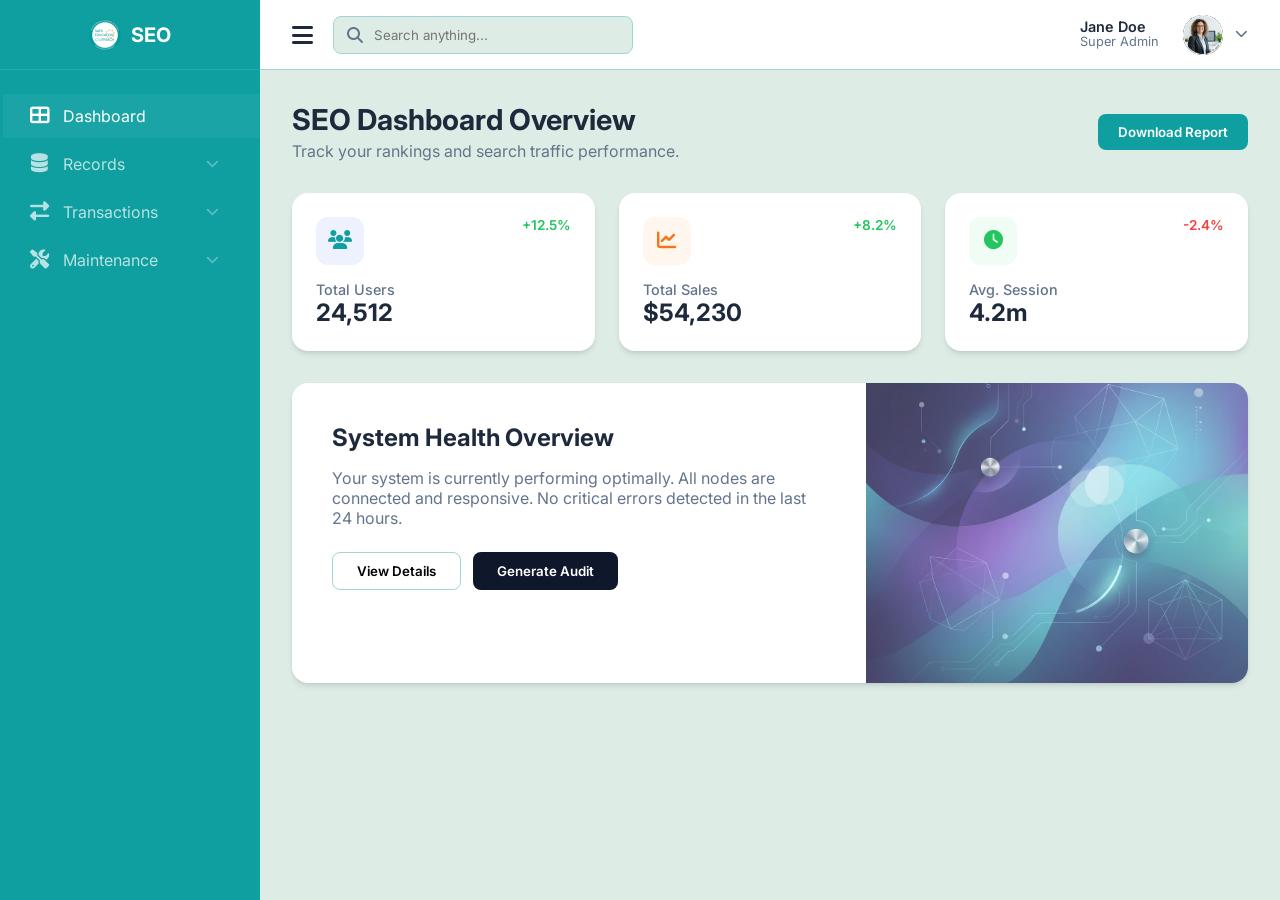
==== index.html @ 97e01e80 "UI design improvements" ====
<!DOCTYPE html>
<html lang="en">

<head>
  <meta charset="UTF-8">
  <meta name="viewport" content="width=device-width, initial-scale=1.0">
  <title>SEO Admin Panel</title>
  <!-- Fonts -->
  <link rel="preconnect" href="https://fonts.googleapis.com">
  <link rel="preconnect" href="https://fonts.gstatic.com" crossorigin>
  <link href="https://fonts.googleapis.com/css2?family=Inter:wght@400;500;600;700&display=swap" rel="stylesheet">
  <!-- Icons -->
  <link rel="stylesheet" href="https://cdnjs.cloudflare.com/ajax/libs/font-awesome/6.4.0/css/all.min.css">
  <!-- Custom Style -->
  <link rel="stylesheet" href="assets/css/style.css">
</head>

<body>

  <div class="app-container">
    <!-- Sidebar -->
    <aside class="sidebar" id="sidebar">
      <div class="sidebar-header" style="justify-content: center; gap: 10px;">
        <img src="assets/images/logo.png" alt="SEO Logo" style="height: 32px;">
        <span class="logo-text">SEO</span>
        <button class="close-sidebar" id="closeSidebar">
          <i class="fas fa-times"></i>
        </button>
      </div>

      <nav class="sidebar-nav">
        <div class="nav-item">
          <a href="#" class="nav-link active">
            <i class="fas fa-th-large"></i>
            <span class="nav-text">Dashboard</span>
          </a>
        </div>

        <div class="nav-item">
          <div class="nav-link" onclick="toggleSubmenu('records-sub')">
            <i class="fas fa-database"></i>
            <span class="nav-text">Records</span>
            <i class="fas fa-chevron-down ml-auto" style="font-size: 0.8rem; opacity: 0.5;"></i>
          </div>
          <div class="submenu" id="records-sub">
            <a href="#" class="submenu-link">User Records</a>
            <a href="#" class="submenu-link">System Logs</a>
          </div>
        </div>

        <div class="nav-item">
          <div class="nav-link" onclick="toggleSubmenu('trans-sub')">
            <i class="fas fa-exchange-alt"></i>
            <span class="nav-text">Transactions</span>
            <i class="fas fa-chevron-down ml-auto" style="font-size: 0.8rem; opacity: 0.5;"></i>
          </div>
          <div class="submenu" id="trans-sub">
            <a href="#" class="submenu-link">Recent Payments</a>
            <a href="#" class="submenu-link">Invoices</a>
          </div>
        </div>

        <div class="nav-item">
          <div class="nav-link" onclick="toggleSubmenu('maint-sub')">
            <i class="fas fa-tools"></i>
            <span class="nav-text">Maintenance</span>
            <i class="fas fa-chevron-down ml-auto" style="font-size: 0.8rem; opacity: 0.5;"></i>
          </div>
          <div class="submenu" id="maint-sub">
            <a href="#" class="submenu-link">Database Tools</a>
            <a href="#" class="submenu-link">Settings</a>
          </div>
        </div>
      </nav>
    </aside>

    <!-- Main Wrapper -->
    <div class="main-wrapper">
      <!-- Header -->
      <header class="header">
        <div class="header-left">
          <button class="toggle-btn" id="toggleBtn">
            <i class="fas fa-bars"></i>
          </button>
          <div class="search-bar">
            <i class="fas fa-search"></i>
            <input type="text" placeholder="Search anything...">
          </div>
        </div>

        <div class="header-right">
          <div class="user-menu-container">
            <div class="user-profile" id="userProfile">
              <div class="text-right d-none d-md-block" style="margin-right: 12px; font-size: 0.9rem;">
                <p style="font-weight: 600; line-height: 1;">Jane Doe</p>
                <p style="color: var(--text-muted); font-size: 0.8rem;">Super Admin</p>
              </div>
              <img src="assets/images/avatar.png" alt="Profile" class="user-img">
              <i class="fas fa-chevron-down profile-arrow"></i>
            </div>

            <div class="profile-dropdown" id="profileDropdown">
              <div class="dropdown-header">
                <p>Jane Doe</p>
                <span>jane.doe@example.com</span>
              </div>
              <div class="dropdown-divider"></div>
              <a href="#" class="dropdown-item">
                <i class="fas fa-user-cog"></i>
                <span>Profile Settings</span>
              </a>
              <a href="#" class="dropdown-item">
                <i class="fas fa-key"></i>
                <span>Change Password</span>
              </a>
              <div class="dropdown-divider"></div>
              <a href="#" class="dropdown-item logout-link">
                <i class="fas fa-sign-out-alt"></i>
                <span>Logout</span>
              </a>
            </div>
          </div>
        </div>
      </header>

      <!-- Content Area -->
      <main class="content">
        <div style="display: flex; justify-content: space-between; align-items: center; margin-bottom: 32px;">
          <div>
            <h1 style="font-size: 1.8rem; font-weight: 700; margin-bottom: 4px;">SEO Dashboard Overview</h1>
            <p style="color: var(--text-muted);">Track your rankings and search traffic performance.</p>
          </div>
          <button
            style="padding: 10px 20px; background: var(--primary); color: white; border: none; border-radius: 8px; font-weight: 600; cursor: pointer;">
            Download Report
          </button>
        </div>

        <!-- Stats Grid -->
        <div class="stats-grid">
          <div class="stat-card">
            <div style="display: flex; justify-content: space-between; margin-bottom: 16px;">
              <div
                style="width: 48px; height: 48px; background: #eef2ff; color: var(--primary); border-radius: 12px; display: flex; align-items: center; justify-content: center;">
                <i class="fas fa-users" style="font-size: 1.2rem;"></i>
              </div>
              <span style="color: #22c55e; font-weight: 600; font-size: 0.85rem;">+12.5%</span>
            </div>
            <h3 style="font-size: 0.9rem; color: var(--text-muted); font-weight: 500;">Total Users</h3>
            <p style="font-size: 1.5rem; font-weight: 700;">24,512</p>
          </div>

          <div class="stat-card">
            <div style="display: flex; justify-content: space-between; margin-bottom: 16px;">
              <div
                style="width: 48px; height: 48px; background: #fff7ed; color: #f97316; border-radius: 12px; display: flex; align-items: center; justify-content: center;">
                <i class="fas fa-chart-line" style="font-size: 1.2rem;"></i>
              </div>
              <span style="color: #22c55e; font-weight: 600; font-size: 0.85rem;">+8.2%</span>
            </div>
            <h3 style="font-size: 0.9rem; color: var(--text-muted); font-weight: 500;">Total Sales</h3>
            <p style="font-size: 1.5rem; font-weight: 700;">$54,230</p>
          </div>

          <div class="stat-card">
            <div style="display: flex; justify-content: space-between; margin-bottom: 16px;">
              <div
                style="width: 48px; height: 48px; background: #f0fdf4; color: #22c55e; border-radius: 12px; display: flex; align-items: center; justify-content: center;">
                <i class="fas fa-clock" style="font-size: 1.2rem;"></i>
              </div>
              <span style="color: #ef4444; font-weight: 600; font-size: 0.85rem;">-2.4%</span>
            </div>
            <h3 style="font-size: 0.9rem; color: var(--text-muted); font-weight: 500;">Avg. Session</h3>
            <p style="font-size: 1.5rem; font-weight: 700;">4.2m</p>
          </div>
        </div>

        <!-- Main Section -->
        <div
          style="background: var(--bg-card); border-radius: 16px; box-shadow: var(--shadow); padding: 0; overflow: hidden; position: relative; min-height: 300px;">
          <img src="assets/images/dash_bg.png" alt="Illustration"
            style="position: absolute; right: 0; top: 0; height: 100%; width: 40%; object-fit: cover; opacity: 0.8;">
          <div style="padding: 40px; position: relative; z-index: 10; width: 60%;">
            <h2 style="font-size: 1.5rem; font-weight: 700; margin-bottom: 16px;">System Health Overview</h2>
            <p style="color: var(--text-muted); margin-bottom: 24px;">Your system is currently performing optimally. All
              nodes are connected and responsive. No critical errors detected in the last 24 hours.</p>
            <div style="display: flex; gap: 12px;">
              <button
                style="padding: 10px 24px; border: 1.5px solid var(--border); border-radius: 8px; font-weight: 600; cursor: pointer; background: white;">View
                Details</button>
              <button
                style="padding: 10px 24px; background: #0f172a; color: white; border: none; border-radius: 8px; font-weight: 600; cursor: pointer;">Generate
                Audit</button>
            </div>
          </div>
        </div>
      </main>
    </div>
  </div>

  <!-- Scripts -->
  <script>
    const sidebar = document.getElementById('sidebar');
    const toggleBtn = document.getElementById('toggleBtn');
    const isMobile = () => window.innerWidth <= 1024;

    toggleBtn.addEventListener('click', () => {
      if (isMobile()) {
        sidebar.classList.add('mobile-open');
      } else {
        sidebar.classList.toggle('collapsed');
      }
    });

    const closeSidebar = document.getElementById('closeSidebar');
    closeSidebar.addEventListener('click', () => {
      sidebar.classList.remove('mobile-open');
    });

    function toggleSubmenu(id) {
      const submenu = document.getElementById(id);
      const parent = submenu.previousElementSibling;
      const icon = parent.querySelector('.fa-chevron-down');

      // Expand sidebar if it's collapsed
      if (sidebar.classList.contains('collapsed')) {
        sidebar.classList.remove('collapsed');
      }

      submenu.classList.toggle('open');

      if (submenu.classList.contains('open')) {
        icon.style.transform = 'rotate(180deg)';
        icon.style.transition = '0.3s';
      } else {
        icon.style.transform = 'rotate(0deg)';
      }
    }

    // Handle window resize
    window.addEventListener('resize', () => {
      if (!isMobile()) {
        sidebar.classList.remove('mobile-open');
      }
    });

    // Profile Dropdown Toggle
    const userProfile = document.getElementById('userProfile');
    const profileDropdown = document.getElementById('profileDropdown');

    userProfile.addEventListener('click', (e) => {
      e.stopPropagation();
      profileDropdown.classList.toggle('show');
    });

    // Close dropdown when clicking outside
    window.addEventListener('click', (e) => {
      if (!userProfile.contains(e.target) && !profileDropdown.contains(e.target)) {
        profileDropdown.classList.remove('show');
      }
    });
  </script>
</body>

</html>
---- assets/css/style.css ----
:root {
    --primary: #0f9fa0;
    /* Blue Chill */
    --primary-hover: #56babc;
    /* Fountain Blue */
    --secondary: #56babc;
    /* Fountain Blue */
    --bg-main: #ddede6;
    /* Harp */
    --bg-card: #ffffff;
    --sidebar-bg: #0f9fa0;
    /* Blue Chill */
    --sidebar-width: 260px;
    --sidebar-collapsed-width: 80px;
    --header-height: 70px;
    --transition: all 0.3s cubic-bezier(0.4, 0, 0.2, 1);
    --shadow: 0 4px 6px -1px rgb(0 0 0 / 0.1), 0 2px 4px -2px rgb(0 0 0 / 0.1);
    --shadow-lg: 0 10px 15px -3px rgb(0 0 0 / 0.1), 0 4px 6px -4px rgb(0 0 0 / 0.1);
    --text-main: #1e293b;
    --text-muted: #64748b;
    --border: #9fd6d3;
    /* Sinbad */
}

* {
    margin: 0;
    padding: 0;
    box-sizing: border-box;
    font-family: 'Inter', system-ui, -apple-system, sans-serif;
}

body {
    background-color: var(--bg-main);
    color: var(--text-main);
    overflow-x: hidden;
}

/* Layout */
.app-container {
    display: flex;
    min-height: 100vh;
}

/* Sidebar */
.sidebar {
    width: var(--sidebar-width);
    background: var(--sidebar-bg);
    color: white;
    height: 100vh;
    position: fixed;
    left: 0;
    top: 0;
    z-index: 1000;
    transition: var(--transition);
    display: flex;
    flex-direction: column;
    overflow-x: hidden;
}

.sidebar::-webkit-scrollbar {
    display: none;
}

.sidebar {
    -ms-overflow-style: none;
    scrollbar-width: none;
}

.sidebar.collapsed {
    width: var(--sidebar-collapsed-width);
}

.sidebar-header {
    height: var(--header-height);
    display: flex;
    align-items: center;
    padding: 0 24px;
    border-bottom: 1px solid rgba(255, 255, 255, 0.1);
    justify-content: space-between;
}

.close-sidebar {
    background: none;
    border: none;
    color: white;
    font-size: 1.5rem;
    cursor: pointer;
    display: none;
    align-items: center;
    justify-content: center;
}

.logo-text {
    font-size: 1.25rem;
    font-weight: 700;
    white-space: nowrap;
    opacity: 1;
    transition: var(--transition);
}

.sidebar.collapsed .logo-text {
    display: none;
}

.sidebar-nav {
    flex: 1;
    padding: 24px 0;
    overflow-y: auto;
}

.sidebar-nav::-webkit-scrollbar {
    display: none;
}

.sidebar-nav {
    -ms-overflow-style: none;
    scrollbar-width: none;
}

.nav-item {
    margin-bottom: 4px;
}

.nav-link {
    display: flex;
    align-items: center;
    padding: 12px 24px;
    color: rgba(255, 255, 255, 0.7);
    text-decoration: none;
    transition: var(--transition);
    border-left: 3px solid transparent;
    cursor: pointer;
}

.nav-link:hover,
.nav-link.active {
    background: rgba(255, 255, 255, 0.05);
    color: white;
    border-left-color: var(--primary);
}

.nav-link i {
    width: 24px;
    font-size: 1.2rem;
    margin-right: 12px;
    display: flex;
    justify-content: center;
}

.nav-text {
    flex: 1;
    white-space: nowrap;
    transition: var(--transition);
}

.sidebar.collapsed .nav-text {
    opacity: 0;
    pointer-events: none;
}

/* Submenu */
.submenu {
    max-height: 0;
    overflow: hidden;
    transition: max-height 0.4s ease-out;
    background: rgba(0, 0, 0, 0.1);
}

.submenu.open {
    max-height: 200px;
    /* Adjust as needed */
}

.submenu-link {
    padding: 10px 24px 10px 60px;
    display: block;
    color: rgba(255, 255, 255, 0.5);
    text-decoration: none;
    font-size: 0.9rem;
    transition: var(--transition);
}

.submenu-link:hover {
    color: white;
}

.sidebar.collapsed .submenu {
    max-height: 0;
    overflow: hidden;
}

.sidebar.collapsed .sidebar-header {
    padding: 0;
    justify-content: center;
}

.sidebar.collapsed .sidebar-header img {
    margin: 0;
}

/* Main Content Area */
.main-wrapper {
    flex: 1;
    margin-left: var(--sidebar-width);
    transition: var(--transition);
    display: flex;
    flex-direction: column;
}

.sidebar.collapsed+.main-wrapper {
    margin-left: var(--sidebar-collapsed-width);
}

/* Header */
.header {
    height: var(--header-height);
    background: var(--bg-card);
    display: flex;
    align-items: center;
    justify-content: space-between;
    padding: 0 32px;
    border-bottom: 1px solid var(--border);
    position: sticky;
    top: 0;
    z-index: 900;
}

.header-left {
    display: flex;
    align-items: center;
    gap: 20px;
}

.toggle-btn {
    background: none;
    border: none;
    color: var(--text-main);
    font-size: 1.5rem;
    cursor: pointer;
    display: flex;
    align-items: center;
    justify-content: center;
}

.search-bar {
    position: relative;
    width: 300px;
}

.search-bar input {
    width: 100%;
    padding: 10px 16px 10px 40px;
    border-radius: 8px;
    border: 1px solid var(--border);
    background: var(--bg-main);
}

.search-bar i {
    position: absolute;
    left: 14px;
    top: 50%;
    transform: translateY(-50%);
    color: var(--text-muted);
}

.header-right {
    display: flex;
    align-items: center;
    gap: 24px;
}

.user-profile {
    display: flex;
    align-items: center;
    gap: 12px;
    cursor: pointer;
}

.user-img {
    width: 40px;
    height: 40px;
    border-radius: 50%;
    object-fit: cover;
}

.profile-arrow {
    font-size: 0.8rem;
    color: var(--text-muted);
    transition: var(--transition);
}

.user-profile:hover .profile-arrow {
    color: var(--primary);
}

/* User Menu Dropdown */
.user-menu-container {
    position: relative;
}

.profile-dropdown {
    position: absolute;
    top: calc(100% + 10px);
    right: 0;
    width: 240px;
    background: var(--bg-card);
    border-radius: 12px;
    box-shadow: var(--shadow-lg);
    border: 1px solid var(--border);
    padding: 8px 0;
    opacity: 0;
    visibility: hidden;
    transform: translateY(10px);
    transition: var(--transition);
    z-index: 1000;
}

.profile-dropdown.show {
    opacity: 1;
    visibility: visible;
    transform: translateY(0);
}

.dropdown-header {
    padding: 12px 20px;
}

.dropdown-header p {
    font-weight: 600;
    color: var(--text-main);
    font-size: 0.95rem;
    margin-bottom: 2px;
}

.dropdown-header span {
    font-size: 0.8rem;
    color: var(--text-muted);
}

.dropdown-divider {
    height: 1px;
    background: var(--border);
    margin: 8px 0;
    opacity: 0.5;
}

.dropdown-item {
    display: flex;
    align-items: center;
    gap: 12px;
    padding: 10px 20px;
    text-decoration: none;
    color: var(--text-main);
    font-size: 0.9rem;
    transition: background 0.2s ease;
}

.dropdown-item:hover {
    background: var(--bg-main);
    color: var(--primary);
}

.dropdown-item i {
    width: 18px;
    font-size: 1rem;
    color: var(--text-muted);
}

.dropdown-item:hover i {
    color: var(--primary);
}

.logout-link:hover {
    background: #fef2f2;
    color: #ef4444;
}

.logout-link:hover i {
    color: #ef4444;
}

/* Main Content */
.content {
    padding: 32px;
    flex: 1;
}

/* Stats Cards */
.stats-grid {
    display: grid;
    grid-template-columns: repeat(auto-fit, minmax(240px, 1fr));
    gap: 24px;
    margin-bottom: 32px;
}

.stat-card {
    background: var(--bg-card);
    padding: 24px;
    border-radius: 16px;
    box-shadow: var(--shadow);
    transition: transform 0.3s ease;
}

.stat-card:hover {
    transform: translateY(-5px);
}

/* Responsive */
@media (max-width: 1024px) {
    .sidebar {
        left: -100%;
    }

    .sidebar.mobile-open {
        left: 0;
    }

    .main-wrapper {
        margin-left: 0 !important;
    }

    .search-bar {
        display: none;
    }

    .close-sidebar {
        display: flex;
    }
}
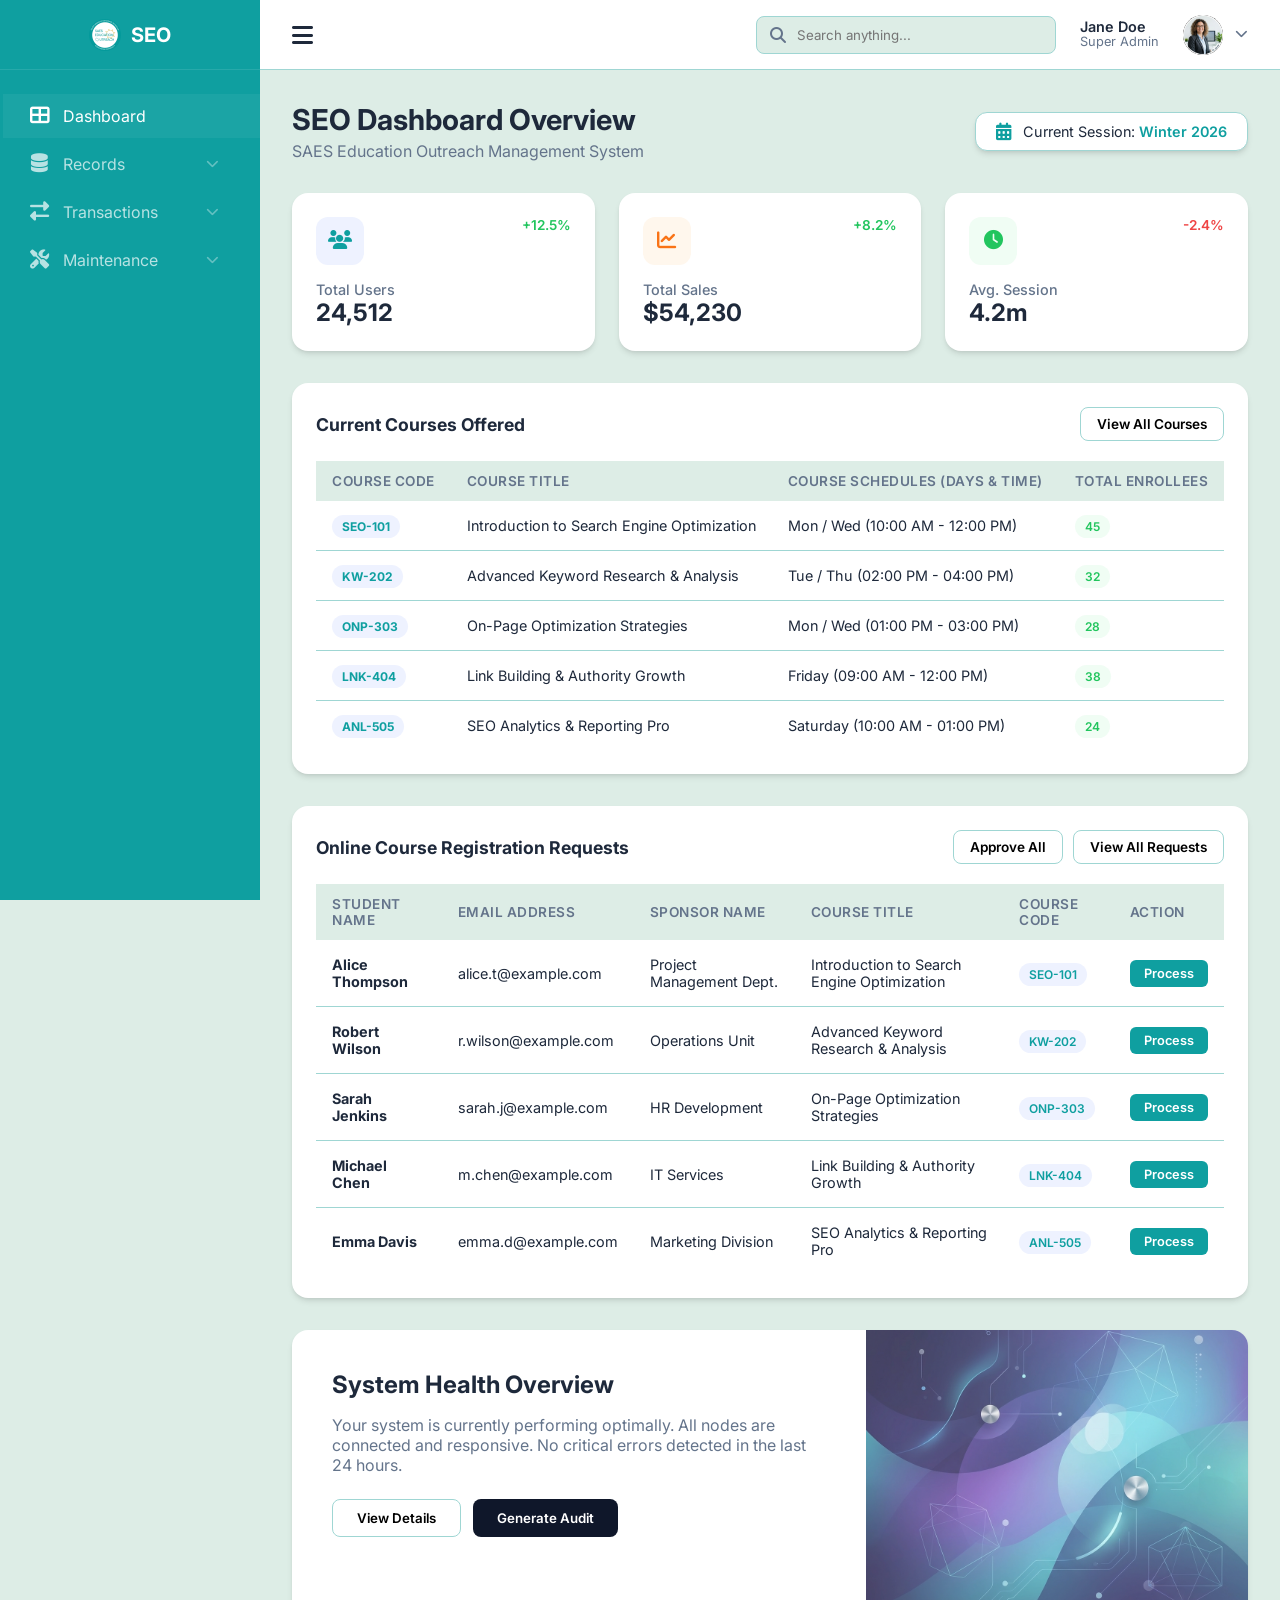
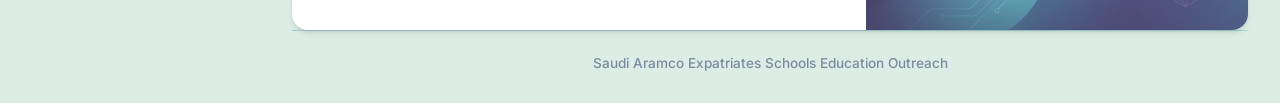
==== commit 00089851: "Commit all files" ====
--- a/index.html
+++ b/index.html
@@ -11,6 +11,7 @@
   <link href="https://fonts.googleapis.com/css2?family=Inter:wght@400;500;600;700&display=swap" rel="stylesheet">
   <!-- Icons -->
   <link rel="stylesheet" href="https://cdnjs.cloudflare.com/ajax/libs/font-awesome/6.4.0/css/all.min.css">
+  <link rel="icon" type="image/x-icon" href="assets/images/favicon.ico">
   <!-- Custom Style -->
   <link rel="stylesheet" href="assets/css/style.css">
 </head>
@@ -43,6 +44,7 @@
             <i class="fas fa-chevron-down ml-auto" style="font-size: 0.8rem; opacity: 0.5;"></i>
           </div>
           <div class="submenu" id="records-sub">
+            <a href="records.html" class="submenu-link">Registration List</a>
             <a href="#" class="submenu-link">User Records</a>
             <a href="#" class="submenu-link">System Logs</a>
           </div>
@@ -55,6 +57,7 @@
             <i class="fas fa-chevron-down ml-auto" style="font-size: 0.8rem; opacity: 0.5;"></i>
           </div>
           <div class="submenu" id="trans-sub">
+            <a href="registration.html" class="submenu-link">Course Registration</a>
             <a href="#" class="submenu-link">Recent Payments</a>
             <a href="#" class="submenu-link">Invoices</a>
           </div>
@@ -67,8 +70,11 @@
             <i class="fas fa-chevron-down ml-auto" style="font-size: 0.8rem; opacity: 0.5;"></i>
           </div>
           <div class="submenu" id="maint-sub">
-            <a href="#" class="submenu-link">Database Tools</a>
-            <a href="#" class="submenu-link">Settings</a>
+            <a href="courses.html" class="submenu-link">Course Management</a>
+            <a href="instructors.html" class="submenu-link">Instructors</a>
+            <a href="sponsors.html" class="submenu-link">Sponsors</a>
+            <a href="sessions.html" class="submenu-link">Sessions</a>
+            <a href="locations.html" class="submenu-link">Locations</a>
           </div>
         </div>
       </nav>
@@ -82,13 +88,13 @@
           <button class="toggle-btn" id="toggleBtn">
             <i class="fas fa-bars"></i>
           </button>
+        </div>
+
+        <div class="header-right">
           <div class="search-bar">
             <i class="fas fa-search"></i>
             <input type="text" placeholder="Search anything...">
           </div>
-        </div>
-
-        <div class="header-right">
           <div class="user-menu-container">
             <div class="user-profile" id="userProfile">
               <div class="text-right d-none d-md-block" style="margin-right: 12px; font-size: 0.9rem;">
@@ -128,12 +134,12 @@
         <div style="display: flex; justify-content: space-between; align-items: center; margin-bottom: 32px;">
           <div>
             <h1 style="font-size: 1.8rem; font-weight: 700; margin-bottom: 4px;">SEO Dashboard Overview</h1>
-            <p style="color: var(--text-muted);">Track your rankings and search traffic performance.</p>
-          </div>
-          <button
-            style="padding: 10px 20px; background: var(--primary); color: white; border: none; border-radius: 8px; font-weight: 600; cursor: pointer;">
-            Download Report
-          </button>
+            <p style="color: var(--text-muted);">SAES Education Outreach Management System</p>
+          </div>
+          <div class="session-badge">
+            <i class="fas fa-calendar-alt"></i>
+            <span>Current Session: <strong>Winter 2026</strong></span>
+          </div>
         </div>
 
         <!-- Stats Grid -->
@@ -172,6 +178,125 @@
             </div>
             <h3 style="font-size: 0.9rem; color: var(--text-muted); font-weight: 500;">Avg. Session</h3>
             <p style="font-size: 1.5rem; font-weight: 700;">4.2m</p>
+          </div>
+        </div>
+
+        <!-- Courses Table -->
+        <div class="card-section">
+          <div class="card-header">
+            <h2 class="card-title">Current Courses Offered</h2>
+            <button class="btn-outline">View All Courses</button>
+          </div>
+          <div class="table-responsive">
+            <table class="data-table">
+              <thead>
+                <tr>
+                  <th>Course Code</th>
+                  <th>Course Title</th>
+                  <th>Course Schedules (Days & Time)</th>
+                  <th>Total Enrollees</th>
+                </tr>
+              </thead>
+              <tbody>
+                <tr>
+                  <td><span class="badge code text-bold">SEO-101</span></td>
+                  <td>Introduction to Search Engine Optimization</td>
+                  <td>Mon / Wed (10:00 AM - 12:00 PM)</td>
+                  <td><span class="badge enrollees">45</span></td>
+                </tr>
+                <tr>
+                  <td><span class="badge code text-bold">KW-202</span></td>
+                  <td>Advanced Keyword Research & Analysis</td>
+                  <td>Tue / Thu (02:00 PM - 04:00 PM)</td>
+                  <td><span class="badge enrollees">32</span></td>
+                </tr>
+                <tr>
+                  <td><span class="badge code text-bold">ONP-303</span></td>
+                  <td>On-Page Optimization Strategies</td>
+                  <td>Mon / Wed (01:00 PM - 03:00 PM)</td>
+                  <td><span class="badge enrollees">28</span></td>
+                </tr>
+                <tr>
+                  <td><span class="badge code text-bold">LNK-404</span></td>
+                  <td>Link Building & Authority Growth</td>
+                  <td>Friday (09:00 AM - 12:00 PM)</td>
+                  <td><span class="badge enrollees">38</span></td>
+                </tr>
+                <tr>
+                  <td><span class="badge code text-bold">ANL-505</span></td>
+                  <td>SEO Analytics & Reporting Pro</td>
+                  <td>Saturday (10:00 AM - 01:00 PM)</td>
+                  <td><span class="badge enrollees">24</span></td>
+                </tr>
+              </tbody>
+            </table>
+          </div>
+        </div>
+
+        <!-- Registration Requests Table -->
+        <div class="card-section">
+          <div class="card-header">
+            <h2 class="card-title">Online Course Registration Requests</h2>
+            <div style="display: flex; gap: 10px;">
+              <button class="btn-outline">Approve All</button>
+              <button class="btn-outline">View All Requests</button>
+            </div>
+          </div>
+          <div class="table-responsive">
+            <table class="data-table">
+              <thead>
+                <tr>
+                  <th>Student Name</th>
+                  <th>Email Address</th>
+                  <th>Sponsor Name</th>
+                  <th>Course Title</th>
+                  <th>Course Code</th>
+                  <th>Action</th>
+                </tr>
+              </thead>
+              <tbody>
+                <tr>
+                  <td class="text-bold">Alice Thompson</td>
+                  <td>alice.t@example.com</td>
+                  <td>Project Management Dept.</td>
+                  <td>Introduction to Search Engine Optimization</td>
+                  <td><span class="badge code">SEO-101</span></td>
+                  <td><button class="btn-process">Process</button></td>
+                </tr>
+                <tr>
+                  <td class="text-bold">Robert Wilson</td>
+                  <td>r.wilson@example.com</td>
+                  <td>Operations Unit</td>
+                  <td>Advanced Keyword Research & Analysis</td>
+                  <td><span class="badge code">KW-202</span></td>
+                  <td><button class="btn-process">Process</button></td>
+                </tr>
+                <tr>
+                  <td class="text-bold">Sarah Jenkins</td>
+                  <td>sarah.j@example.com</td>
+                  <td>HR Development</td>
+                  <td>On-Page Optimization Strategies</td>
+                  <td><span class="badge code">ONP-303</span></td>
+                  <td><button class="btn-process">Process</button></td>
+                </tr>
+                <tr>
+                  <td class="text-bold">Michael Chen</td>
+                  <td>m.chen@example.com</td>
+                  <td>IT Services</td>
+                  <td>Link Building & Authority Growth</td>
+                  <td><span class="badge code">LNK-404</span></td>
+                  <td><button class="btn-process">Process</button></td>
+                </tr>
+                <tr>
+                  <td class="text-bold">Emma Davis</td>
+                  <td>emma.d@example.com</td>
+                  <td>Marketing Division</td>
+                  <td>SEO Analytics & Reporting Pro</td>
+                  <td><span class="badge code">ANL-505</span></td>
+                  <td><button class="btn-process">Process</button></td>
+                </tr>
+              </tbody>
+            </table>
           </div>
         </div>
 
@@ -194,9 +319,17 @@
             </div>
           </div>
         </div>
+
+        <footer class="app-footer">
+          <p>Saudi Aramco Expatriates Schools Education Outreach</p>
+        </footer>
       </main>
     </div>
   </div>
+
+  <button id="backToTop" class="back-to-top" title="Go to top">
+    <i class="fas fa-chevron-up"></i>
+  </button>
 
   <!-- Scripts -->
   <script>
@@ -259,6 +392,24 @@
         profileDropdown.classList.remove('show');
       }
     });
+
+    // Go to Top Button Logic
+    const backToTop = document.getElementById('backToTop');
+
+    window.addEventListener('scroll', () => {
+      if (window.scrollY > 300) {
+        backToTop.classList.add('show');
+      } else {
+        backToTop.classList.remove('show');
+      }
+    });
+
+    backToTop.addEventListener('click', () => {
+      window.scrollTo({
+        top: 0,
+        behavior: 'smooth'
+      });
+    });
   </script>
 </body>
 
--- a/assets/css/style.css
+++ b/assets/css/style.css
@@ -13,6 +13,7 @@
     --sidebar-width: 260px;
     --sidebar-collapsed-width: 80px;
     --header-height: 70px;
+    --footer-height: 60px;
     --transition: all 0.3s cubic-bezier(0.4, 0, 0.2, 1);
     --shadow: 0 4px 6px -1px rgb(0 0 0 / 0.1), 0 2px 4px -2px rgb(0 0 0 / 0.1);
     --shadow-lg: 0 10px 15px -3px rgb(0 0 0 / 0.1), 0 4px 6px -4px rgb(0 0 0 / 0.1);
@@ -383,6 +384,199 @@
 .content {
     padding: 32px;
     flex: 1;
+    display: flex;
+    flex-direction: column;
+}
+
+.app-footer {
+    margin-top: auto;
+    padding: 24px 0 0 0;
+    border-top: 1px solid var(--border);
+    display: flex;
+    justify-content: center;
+    align-items: center;
+}
+
+.app-footer p {
+    color: var(--text-muted);
+    font-size: 0.85rem;
+    font-weight: 500;
+    opacity: 0.8;
+}
+
+/* Session Badge */
+.session-badge {
+    display: flex;
+    align-items: center;
+    gap: 12px;
+    padding: 10px 20px;
+    background: var(--bg-card);
+    border: 1px solid var(--border);
+    border-radius: 12px;
+    box-shadow: var(--shadow);
+    color: var(--text-main);
+    font-size: 0.9rem;
+}
+
+.session-badge i {
+    color: var(--primary);
+    font-size: 1.1rem;
+}
+
+.session-badge strong {
+    color: var(--primary);
+    font-weight: 600;
+}
+
+/* Card Section & Tables */
+.card-section {
+    background: var(--bg-card);
+    border-radius: 16px;
+    box-shadow: var(--shadow);
+    padding: 24px;
+    margin-bottom: 32px;
+}
+
+.card-header {
+    display: flex;
+    justify-content: space-between;
+    align-items: center;
+    margin-bottom: 20px;
+}
+
+.card-title {
+    font-size: 1.1rem;
+    font-weight: 700;
+    color: var(--text-main);
+}
+
+.table-responsive {
+    overflow-x: auto;
+}
+
+.data-table {
+    width: 100%;
+    border-collapse: collapse;
+    text-align: left;
+}
+
+.data-table th {
+    padding: 12px 16px;
+    background: var(--bg-main);
+    color: var(--text-muted);
+    font-size: 0.85rem;
+    font-weight: 600;
+    text-transform: uppercase;
+    letter-spacing: 0.5px;
+}
+
+.data-table td {
+    padding: 16px;
+    border-bottom: 1px solid var(--border);
+    font-size: 0.9rem;
+    color: var(--text-main);
+}
+
+.data-table tr:last-child td {
+    border-bottom: none;
+}
+
+.data-table tr:hover {
+    background: rgba(15, 159, 160, 0.05);
+    /* Transition to primary light */
+}
+
+/* Badges & Buttons */
+.badge {
+    padding: 4px 10px;
+    border-radius: 20px;
+    font-size: 0.75rem;
+    font-weight: 600;
+}
+
+.badge.code {
+    background: #eef2ff;
+    color: var(--primary);
+}
+
+.badge.enrollees {
+    background: #f0fdf4;
+    color: #22c55e;
+}
+
+.text-bold {
+    font-weight: 700;
+}
+
+.btn-outline {
+    padding: 8px 16px;
+    background: transparent;
+    border: 1px solid var(--border);
+    border-radius: 8px;
+    font-size: 0.85rem;
+    font-weight: 600;
+    cursor: pointer;
+    transition: var(--transition);
+}
+
+.btn-outline:hover {
+    background: var(--primary);
+    color: white;
+    border-color: var(--primary);
+}
+
+.btn-process {
+    padding: 6px 14px;
+    background: var(--primary);
+    color: white;
+    border: none;
+    border-radius: 6px;
+    font-size: 0.8rem;
+    font-weight: 600;
+    cursor: pointer;
+    transition: var(--transition);
+}
+
+.btn-process:hover {
+    background: var(--primary-hover);
+    transform: translateY(-1px);
+    box-shadow: 0 2px 4px rgba(0, 0, 0, 0.1);
+}
+
+/* Back to Top Button */
+.back-to-top {
+    position: fixed;
+    bottom: 30px;
+    right: 30px;
+    width: 45px;
+    height: 45px;
+    background: var(--primary);
+    color: white;
+    border: none;
+    border-radius: 50%;
+    display: flex;
+    align-items: center;
+    justify-content: center;
+    font-size: 1.1rem;
+    cursor: pointer;
+    box-shadow: var(--shadow-lg);
+    opacity: 0;
+    visibility: hidden;
+    transform: translateY(10px);
+    transition: var(--transition);
+    z-index: 1000;
+}
+
+.back-to-top.show {
+    opacity: 1;
+    visibility: visible;
+    transform: translateY(0);
+}
+
+.back-to-top:hover {
+    background: var(--primary-hover);
+    transform: translateY(-5px);
+    box-shadow: 0 15px 20px -5px rgba(15, 159, 160, 0.3);
 }
 
 /* Stats Cards */
@@ -405,6 +599,424 @@
     transform: translateY(-5px);
 }
 
+/* Login Page */
+.login-page {
+    background: var(--bg-main);
+    display: flex;
+    align-items: center;
+    justify-content: center;
+    min-height: 100vh;
+    padding: 20px;
+}
+
+.login-container {
+    width: 100%;
+    max-width: 420px;
+}
+
+.login-card {
+    background: var(--bg-card);
+    border-radius: 20px;
+    box-shadow: var(--shadow-lg);
+    padding: 40px;
+    border: 1px solid var(--border);
+}
+
+.login-header {
+    text-align: center;
+    margin-bottom: 32px;
+}
+
+.login-logo {
+    height: 48px;
+    margin-bottom: 16px;
+}
+
+.login-title {
+    font-size: 1.25rem;
+    font-weight: 700;
+    color: var(--text-main);
+    margin-bottom: 4px;
+}
+
+.login-subtitle {
+    font-size: 0.9rem;
+    color: var(--text-muted);
+}
+
+.form-group {
+    margin-bottom: 24px;
+}
+
+.form-group label {
+    display: block;
+    font-size: 0.85rem;
+    font-weight: 600;
+    color: var(--text-main);
+    margin-bottom: 8px;
+}
+
+.input-wrapper {
+    position: relative;
+    display: flex;
+    align-items: center;
+}
+
+.input-wrapper i:first-child {
+    position: absolute;
+    left: 14px;
+    color: var(--text-muted);
+    font-size: 1rem;
+}
+
+.input-wrapper input {
+    width: 100%;
+    padding: 12px 42px 12px 42px;
+    /* Balanced padding for icons */
+    border-radius: 10px;
+    border: 1px solid var(--border);
+    background: var(--bg-main);
+    font-size: 0.9rem;
+    transition: var(--transition);
+}
+
+.input-wrapper input:focus {
+    outline: none;
+    border-color: var(--primary);
+    background: white;
+    box-shadow: 0 0 0 3px rgba(15, 159, 160, 0.1);
+}
+
+.password-toggle {
+    position: absolute;
+    right: 14px;
+    top: 50%;
+    transform: translateY(-50%);
+    background: none;
+    border: none;
+    color: var(--text-muted);
+    cursor: pointer;
+    font-size: 1rem;
+    padding: 0;
+    display: flex;
+    align-items: center;
+    justify-content: center;
+    transition: var(--transition);
+    height: 100%;
+    /* Ensure it's vertically clickable */
+    width: 32px;
+}
+
+.password-toggle:hover {
+    color: var(--primary);
+}
+
+.forgot-link {
+    font-size: 0.8rem;
+    color: var(--primary);
+    text-decoration: none;
+    font-weight: 500;
+    transition: var(--transition);
+}
+
+.forgot-link:hover {
+    color: var(--primary-hover);
+    text-decoration: underline;
+}
+
+.login-btn {
+    width: 100%;
+    padding: 14px;
+    background: var(--primary);
+    color: white;
+    border: none;
+    border-radius: 10px;
+    font-size: 1rem;
+    font-weight: 600;
+    cursor: pointer;
+    display: flex;
+    align-items: center;
+    justify-content: center;
+    gap: 10px;
+    transition: var(--transition);
+    margin-top: 8px;
+}
+
+.login-btn:hover {
+    background: var(--primary-hover);
+    transform: translateY(-1px);
+    box-shadow: 0 4px 12px rgba(15, 159, 160, 0.2);
+}
+
+.login-btn i {
+    font-size: 0.9rem;
+}
+
+.login-footer {
+    margin-top: 32px;
+    text-align: center;
+}
+
+.login-footer p {
+    font-size: 0.8rem;
+    color: var(--text-muted);
+}
+
+/* Registration Page Styles */
+.registration-page {
+    background: var(--bg-main);
+    display: flex;
+    align-items: center;
+    justify-content: center;
+    min-height: 100vh;
+    padding: 40px 20px;
+}
+
+.registration-container {
+    width: 100%;
+    max-width: 850px;
+}
+
+.registration-card {
+    background: var(--bg-card);
+    border-radius: 20px;
+    box-shadow: var(--shadow-lg);
+    padding: 48px;
+    border: 1px solid var(--border);
+}
+
+.registration-header {
+    text-align: center;
+    margin-bottom: 40px;
+}
+
+.registration-title {
+    font-size: 1.75rem;
+    font-weight: 700;
+    color: var(--text-main);
+    margin-bottom: 8px;
+}
+
+.registration-subtitle {
+    font-size: 0.95rem;
+    color: var(--text-muted);
+}
+
+.form-section {
+    margin-bottom: 32px;
+    padding-bottom: 8px;
+}
+
+.section-title {
+    font-size: 1rem;
+    font-weight: 700;
+    color: var(--primary);
+    margin-bottom: 20px;
+    display: flex;
+    align-items: center;
+    gap: 10px;
+}
+
+.form-grid {
+    display: grid;
+    grid-template-columns: repeat(2, 1fr);
+    gap: 20px;
+}
+
+/* Checkbox Styling */
+.checkbox-section {
+    padding: 15px 20px;
+    background: var(--bg-main);
+    border-radius: 12px;
+    border: 1px dashed var(--border);
+}
+
+.checkbox-container {
+    display: block;
+    position: relative;
+    padding-left: 35px;
+    cursor: pointer;
+    font-size: 0.95rem;
+    font-weight: 600;
+    color: var(--text-main);
+    user-select: none;
+}
+
+.checkbox-container input {
+    position: absolute;
+    opacity: 0;
+    cursor: pointer;
+    height: 0;
+    width: 0;
+}
+
+.checkmark {
+    position: absolute;
+    top: 50%;
+    left: 0;
+    transform: translateY(-50%);
+    height: 22px;
+    width: 22px;
+    background-color: white;
+    border: 2px solid var(--border);
+    border-radius: 6px;
+    transition: var(--transition);
+}
+
+.checkbox-container:hover input~.checkmark {
+    border-color: var(--primary);
+}
+
+.checkbox-container input:checked~.checkmark {
+    background-color: var(--primary);
+    border-color: var(--primary);
+}
+
+.checkmark:after {
+    content: "";
+    position: absolute;
+    display: none;
+}
+
+.checkbox-container input:checked~.checkmark:after {
+    display: block;
+}
+
+.checkbox-container .checkmark:after {
+    left: 7px;
+    top: 3px;
+    width: 5px;
+    height: 10px;
+    border: solid white;
+    border-width: 0 2px 2px 0;
+    transform: rotate(45deg);
+}
+
+/* Dependent Fields Visibility */
+.dependent-fields {
+    max-height: 0;
+    opacity: 0;
+    overflow: hidden;
+    transition: all 0.4s ease-out;
+    margin-bottom: 0;
+    padding-bottom: 0;
+}
+
+.dependent-fields.show {
+    max-height: 1000px;
+    opacity: 1;
+    margin-bottom: 32px;
+    padding-bottom: 8px;
+}
+
+.terms-section {
+    margin-top: 20px;
+    background: rgba(15, 159, 160, 0.05);
+    border-style: solid;
+}
+
+.registration-actions {
+    display: flex;
+    justify-content: flex-end;
+    gap: 16px;
+    margin-top: 40px;
+    padding-top: 24px;
+    border-top: 1px solid var(--border);
+}
+
+.btn-submit {
+    padding: 12px 32px;
+    background: var(--primary);
+    color: white;
+    border: none;
+    border-radius: 10px;
+    font-size: 1rem;
+    font-weight: 600;
+    cursor: pointer;
+    display: flex;
+    align-items: center;
+    justify-content: center;
+    gap: 10px;
+    transition: var(--transition);
+}
+
+.btn-submit:hover {
+    background: var(--primary-hover);
+    transform: translateY(-1px);
+    box-shadow: 0 4px 12px rgba(15, 159, 160, 0.2);
+}
+
+.btn-cancel {
+    padding: 12px 24px;
+    background: white;
+    color: var(--text-muted);
+    border: 1px solid var(--border);
+    border-radius: 10px;
+    font-size: 1rem;
+    font-weight: 500;
+    cursor: pointer;
+    transition: var(--transition);
+}
+
+.btn-cancel:hover {
+    background: var(--bg-main);
+    color: var(--text-main);
+}
+
+.registration-footer {
+    margin-top: 40px;
+    text-align: center;
+}
+
+.registration-footer p {
+    font-size: 0.85rem;
+    color: var(--text-muted);
+}
+
+/* Input select adjustments for registration */
+.input-wrapper select {
+    width: 100%;
+    padding: 12px 14px 12px 42px;
+    border-radius: 10px;
+    border: 1px solid var(--border);
+    background: var(--bg-main);
+    font-size: 0.9rem;
+    appearance: none;
+    cursor: pointer;
+    transition: var(--transition);
+    color: var(--text-main);
+}
+
+.input-wrapper select:focus {
+    outline: none;
+    border-color: var(--primary);
+    background: white;
+    box-shadow: 0 0 0 3px rgba(15, 159, 160, 0.1);
+}
+
+@media (max-width: 768px) {
+    .registration-card {
+        padding: 32px 24px;
+    }
+
+    .form-grid {
+        grid-template-columns: 1fr;
+    }
+
+    .form-grid>.form-group:only-child {
+        grid-column: span 1;
+    }
+
+    .registration-actions {
+        flex-direction: column-reverse;
+    }
+
+    .btn-submit,
+    .btn-cancel {
+        width: 100%;
+    }
+}
+
 /* Responsive */
 @media (max-width: 1024px) {
     .sidebar {
@@ -426,4 +1038,162 @@
     .close-sidebar {
         display: flex;
     }
+}
+
+/* Records Page Specific Styles */
+.filter-bar {
+    display: flex;
+    flex-wrap: nowrap;
+    gap: 20px;
+    align-items: flex-end;
+}
+
+.filter-group {
+    display: flex;
+    flex-direction: column;
+    gap: 8px;
+    flex: 1;
+}
+
+.filter-group label {
+    font-size: 0.85rem;
+    font-weight: 600;
+    color: var(--text-muted);
+}
+
+.filter-select {
+    padding: 10px 14px;
+    border-radius: 10px;
+    border: 1px solid var(--border);
+    background: white;
+    font-size: 0.9rem;
+    color: var(--text-main);
+    transition: var(--transition);
+    cursor: pointer;
+    width: 100%;
+}
+
+.filter-select:focus {
+    outline: none;
+    border-color: var(--primary);
+    box-shadow: 0 0 0 3px rgba(15, 159, 160, 0.1);
+}
+
+/* Status Badges */
+.status-pending {
+    background: rgba(245, 158, 11, 0.1);
+    color: #d97706;
+    border: 1px solid rgba(245, 158, 11, 0.2);
+}
+
+.status-approved {
+    background: rgba(16, 185, 129, 0.1);
+    color: #059669;
+    border: 1px solid rgba(16, 185, 129, 0.2);
+}
+
+.status-rejected {
+    background: rgba(239, 68, 68, 0.1);
+    color: #dc2626;
+    border: 1px solid rgba(239, 68, 68, 0.2);
+}
+
+/* Table Footer & Action Icons */
+.table-footer {
+    display: flex;
+    justify-content: space-between;
+    align-items: center;
+    padding: 20px 0 0;
+    margin-top: 20px;
+    border-top: 1px solid var(--border);
+}
+
+.pagination {
+    display: flex;
+    align-items: center;
+    gap: 8px;
+}
+
+.page-number {
+    width: 32px;
+    height: 32px;
+    display: flex;
+    align-items: center;
+    justify-content: center;
+    border-radius: 8px;
+    font-size: 0.9rem;
+    font-weight: 600;
+    cursor: pointer;
+    transition: var(--transition);
+    color: var(--text-muted);
+}
+
+.page-number.active {
+    background: var(--primary);
+    color: white;
+}
+
+.page-number:hover:not(.active) {
+    background: var(--bg-main);
+    color: var(--text-main);
+}
+
+.action-buttons {
+    display: flex;
+    gap: 8px;
+}
+
+.btn-icon {
+    width: 32px;
+    height: 32px;
+    border-radius: 8px;
+    border: 1px solid var(--border);
+    background: white;
+    color: var(--text-muted);
+    display: flex;
+    align-items: center;
+    justify-content: center;
+    cursor: pointer;
+    transition: var(--transition);
+}
+
+.btn-icon:hover:not([disabled]) {
+    border-color: var(--primary);
+    color: var(--primary);
+    background: rgba(15, 159, 160, 0.05);
+}
+
+.btn-icon.approve:hover {
+    border-color: #10b981;
+    color: #10b981;
+    background: rgba(16, 185, 129, 0.05);
+}
+
+.btn-icon.reject:hover {
+    border-color: #ef4444;
+    color: #ef4444;
+    background: rgba(239, 68, 68, 0.05);
+}
+
+.btn-icon[disabled] {
+    opacity: 0.5;
+    cursor: not-allowed;
+}
+
+@media (max-width: 768px) {
+    .filter-bar {
+        flex-direction: column;
+        align-items: stretch;
+        gap: 16px;
+    }
+
+    .filter-group {
+        width: 100%;
+        min-width: 0;
+    }
+
+    .filter-actions,
+    .filter-actions button {
+        width: 100%;
+    }
 }
